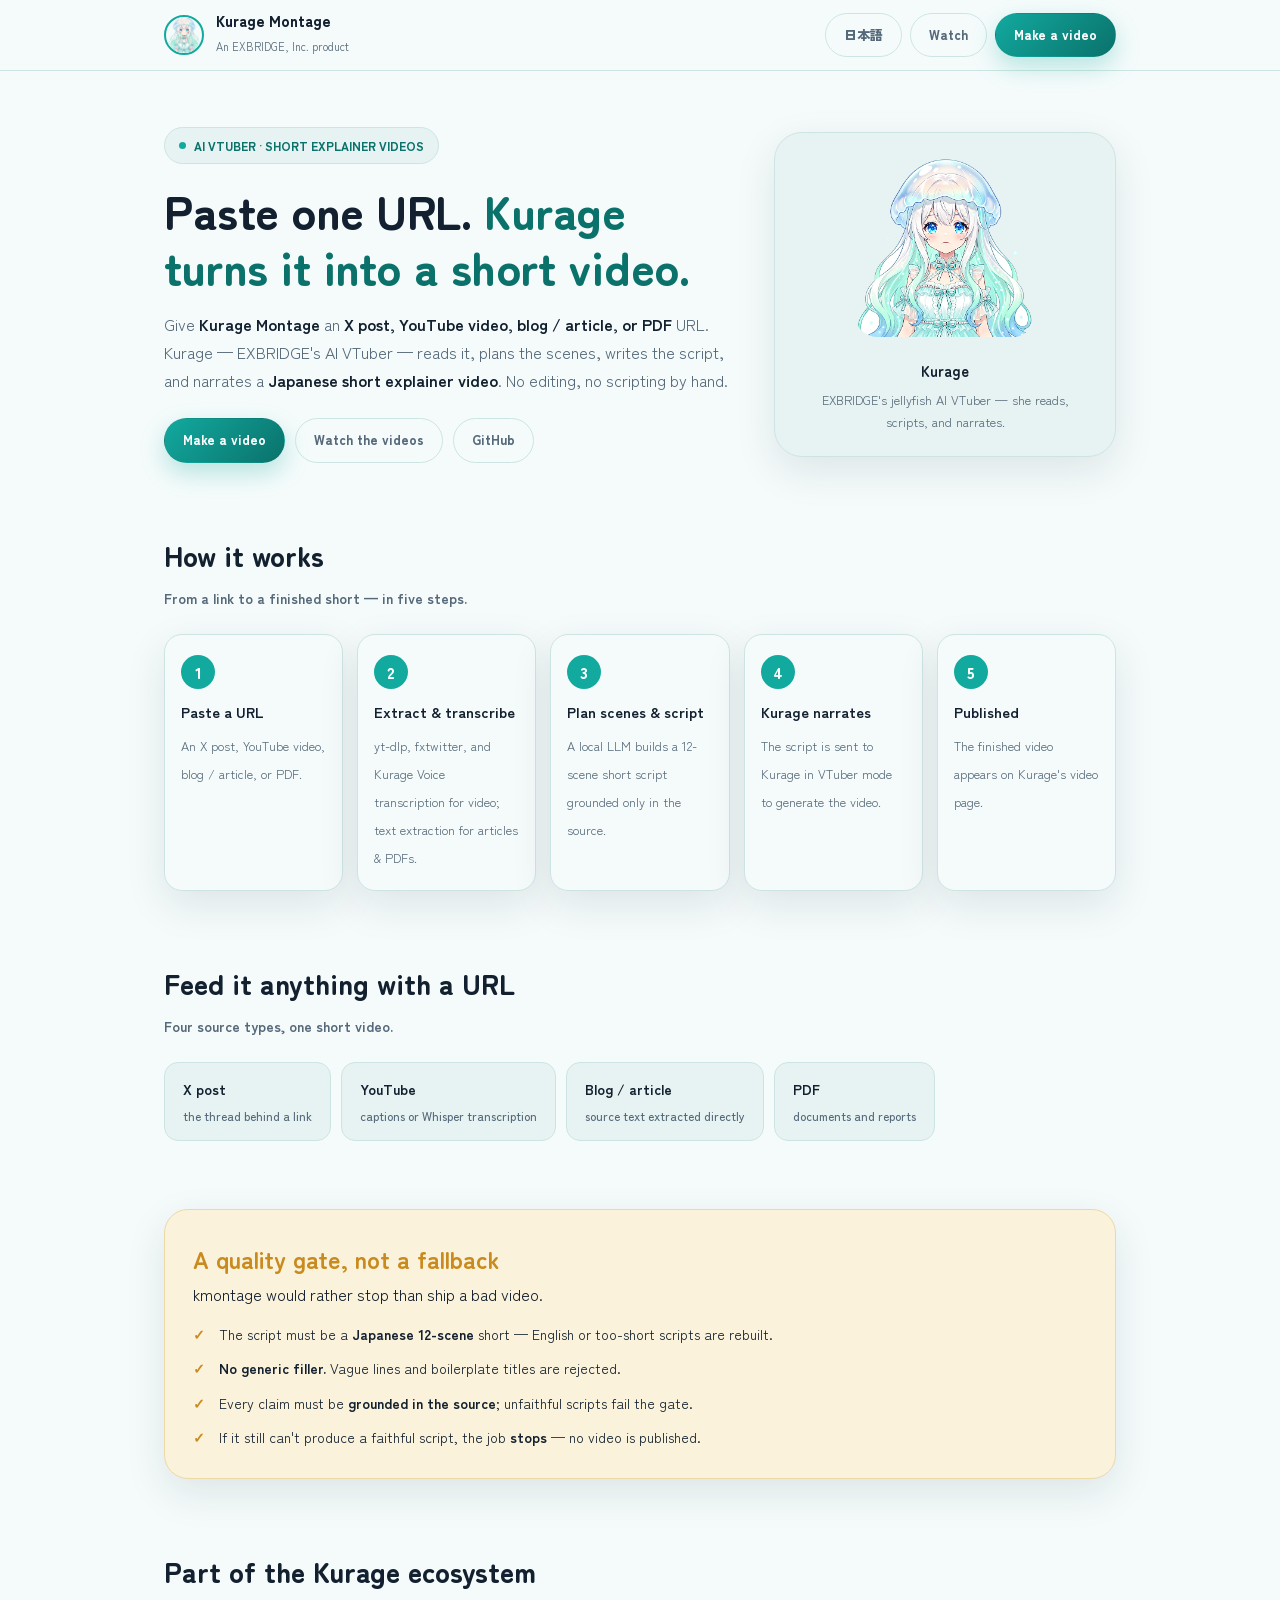
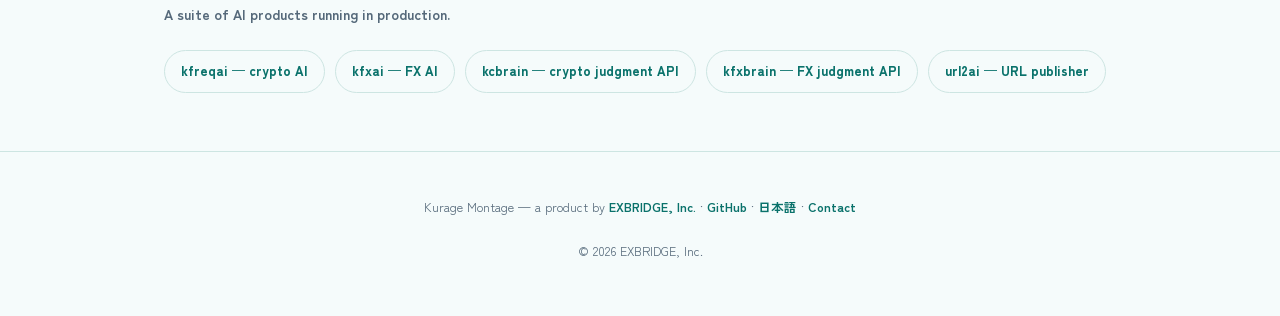
==== landing/index.html @ 6a7f9538 "landing: kmontage 静的LP(英語index.html/日本語kmontage.html)を新規追加 kurageシリーズLPに倣い、GA(G-BP0650KDFR)+simpletr" ====
<!doctype html>
<html lang="en">
<head>
<meta charset="utf-8">
<meta name="viewport" content="width=device-width, initial-scale=1">
<title>Kurage Montage — Turn any URL into a short explainer video, narrated by Kurage</title>
<meta name="description" content="Kurage Montage (kmontage) turns an X post, YouTube video, blog/article, or PDF URL into a Japanese short explainer video narrated by Kurage, an AI VTuber. It extracts and transcribes the source, plans a 12-scene script with a local LLM, and only publishes when the script passes a faithfulness and Japanese-quality gate.">
<meta name="keywords" content="Kurage,kmontage,AI VTuber,explainer video,short video,YouTube,PDF,Ollama,OpenMontage,exbridge,動画生成">
<meta name="robots" content="index,follow">
<meta name="author" content="EXBRIDGE, Inc.">
<link rel="canonical" href="https://kmontage.exbridge.jp/">
<link rel="alternate" hreflang="ja" href="https://kmontage.exbridge.jp/kmontage.html">
<link rel="alternate" hreflang="en" href="https://kmontage.exbridge.jp/">
<link rel="icon" href="assets/kurage_avatar.png" type="image/png">
<link rel="apple-touch-icon" href="assets/kurage_avatar.png">
<meta property="og:type" content="website">
<meta property="og:site_name" content="Kurage Montage">
<meta property="og:title" content="Kurage Montage — one URL in, a Kurage-narrated short video out">
<meta property="og:description" content="Paste an X post, YouTube video, blog/article, or PDF. Kurage reads it and turns it into a Japanese short explainer video — with a script that must pass a faithfulness gate.">
<meta property="og:url" content="https://kmontage.exbridge.jp/">
<meta property="og:image" content="https://kmontage.exbridge.jp/assets/kurage_avatar.png">
<meta property="og:image:width" content="1024">
<meta property="og:image:height" content="1024">
<meta property="og:locale" content="en_US">
<meta name="twitter:card" content="summary_large_image">
<meta name="twitter:title" content="Kurage Montage">
<meta name="twitter:description" content="One URL in, a Kurage-narrated Japanese short video out.">
<meta name="twitter:image" content="https://kmontage.exbridge.jp/assets/kurage_avatar.png">
<script type="application/ld+json">
{
  "@context": "https://schema.org",
  "@type": "WebApplication",
  "name": "Kurage Montage",
  "url": "https://kmontage.exbridge.jp/",
  "applicationCategory": "MultimediaApplication",
  "operatingSystem": "Web",
  "description": "Turns an X, YouTube, blog/article, or PDF URL into a Japanese short explainer video narrated by Kurage, an AI VTuber.",
  "provider": { "@type": "Organization", "name": "EXBRIDGE, Inc.", "url": "https://exbridge.jp/" }
}
</script>
<link rel="preconnect" href="https://fonts.googleapis.com">
<link rel="preconnect" href="https://fonts.gstatic.com" crossorigin>
<link href="https://fonts.googleapis.com/css2?family=Zen+Maru+Gothic:wght@700;900&family=Zen+Kaku+Gothic+New:wght@400;500;700&display=swap" rel="stylesheet">
<style>
:root {
  --abyss:#12202f; --abyss-soft:#55697a; --foam:#f5fbfb; --panel:#e7f3f2; --panel-line:#cde5e2;
  --teal:#12a99f; --teal-deep:#0a726b; --violet:#6f5fd8; --gold:#c98a1e; --gold-bg:#fbf2db; --gold-line:#ecd9a8;
  --shadow:0 14px 40px rgba(10,40,45,.10);
}
@media (prefers-color-scheme:dark){:root{
  --abyss:#eaf3f3; --abyss-soft:#9fb3ba; --foam:#0c1720; --panel:#12242a; --panel-line:#1f3a3f;
  --teal:#2bd4c6; --teal-deep:#1c9e93; --violet:#9186ea; --gold:#f2c766; --gold-bg:#241b08; --gold-line:#4c3c17;
  --shadow:0 14px 40px rgba(0,0,0,.38);
}}
:root[data-theme="dark"]{--abyss:#eaf3f3;--abyss-soft:#9fb3ba;--foam:#0c1720;--panel:#12242a;--panel-line:#1f3a3f;--teal:#2bd4c6;--teal-deep:#1c9e93;--violet:#9186ea;--gold:#f2c766;--gold-bg:#241b08;--gold-line:#4c3c17;--shadow:0 14px 40px rgba(0,0,0,.38);}
:root[data-theme="light"]{--abyss:#12202f;--abyss-soft:#55697a;--foam:#f5fbfb;--panel:#e7f3f2;--panel-line:#cde5e2;--teal:#12a99f;--teal-deep:#0a726b;--violet:#6f5fd8;--gold:#c98a1e;--gold-bg:#fbf2db;--gold-line:#ecd9a8;--shadow:0 14px 40px rgba(10,40,45,.10);}
* { box-sizing:border-box; margin:0; padding:0; }
html { scroll-behavior:smooth; }
body { color:var(--abyss); font-family:"Zen Kaku Gothic New",-apple-system,"Segoe UI","Hiragino Sans",sans-serif; background:var(--foam); min-height:100vh; line-height:1.75; overflow-x:hidden; }
a { color:var(--teal-deep); text-decoration:none; }
a:hover { color:var(--teal); }
img { max-width:100%; }
h1,h2,h3 { font-family:"Zen Maru Gothic","Zen Kaku Gothic New",sans-serif; text-wrap:balance; }
.wrap { max-width:1000px; margin:0 auto; padding:0 24px; }
header.site { position:sticky; top:0; z-index:40; background:color-mix(in srgb,var(--foam) 88%,transparent); backdrop-filter:blur(16px); border-bottom:1px solid var(--panel-line); }
header.site .wrap { display:flex; align-items:center; gap:14px; padding:12px 24px; }
.hbrand { display:flex; gap:12px; align-items:center; }
.hbrand .ico { width:40px; height:40px; border-radius:50%; overflow:hidden; border:2px solid var(--teal); flex:none; }
.hbrand .ico img { width:100%; height:100%; object-fit:cover; object-position:50% 15%; }
.hbrand strong { font-size:15px; font-weight:900; display:block; line-height:1.2; }
.hbrand span { font-size:11px; color:var(--abyss-soft); }
.hnav { display:flex; gap:8px; align-items:center; margin-left:auto; }
.btn { border-radius:999px; padding:10px 18px; font-weight:900; font-size:13px; display:inline-flex; align-items:center; gap:7px; border:1.5px solid transparent; cursor:pointer; }
.btn-primary { background:linear-gradient(135deg,var(--teal),var(--teal-deep)); color:#fff; box-shadow:0 10px 24px rgba(18,169,159,.28); }
.btn-ghost { background:transparent; border-color:var(--panel-line); color:var(--abyss-soft); }
.btn-ghost:hover { border-color:var(--teal); color:var(--teal-deep); }
.hero { display:grid; grid-template-columns:1.25fr .75fr; gap:40px; align-items:center; padding:56px 0 34px; }
.eyebrow { display:inline-flex; align-items:center; gap:8px; background:var(--panel); border:1.5px solid var(--panel-line); border-radius:999px; padding:7px 14px; font-size:12px; font-weight:900; color:var(--teal-deep); margin-bottom:18px; }
.dot { width:7px; height:7px; border-radius:50%; background:var(--teal); }
h1 { font-size:clamp(28px,4.6vw,46px); font-weight:900; line-height:1.22; letter-spacing:-.01em; margin-bottom:16px; }
h1 em { font-style:normal; color:var(--teal-deep); }
.lead { font-size:16px; color:var(--abyss-soft); max-width:600px; margin-bottom:24px; }
.lead b { color:var(--abyss); }
.cta-row { display:flex; gap:10px; flex-wrap:wrap; }
.hero-card { background:var(--panel); border:1.5px solid var(--panel-line); border-radius:28px; padding:24px; text-align:center; box-shadow:var(--shadow); }
.hero-card img { width:180px; height:180px; object-fit:cover; object-position:50% 12%; border-radius:22px; }
.hero-card h2 { font-size:15px; margin:14px 0 4px; }
.hero-card p { font-size:12.5px; color:var(--abyss-soft); }
section { padding:34px 0; }
section > h2 { font-size:clamp(21px,3vw,28px); font-weight:900; margin-bottom:6px; }
section > .sub { color:var(--abyss-soft); font-size:14px; font-weight:700; margin-bottom:24px; }
.flow { display:grid; grid-template-columns:repeat(auto-fit,minmax(160px,1fr)); gap:14px; }
.flow .step { background:var(--foam); border:1.5px solid var(--panel-line); border-radius:18px; padding:20px 16px; box-shadow:var(--shadow); }
.flow .n { display:inline-flex; align-items:center; justify-content:center; width:34px; height:34px; border-radius:50%; background:var(--teal); color:#fff; font-family:"Zen Maru Gothic",sans-serif; font-weight:900; margin-bottom:10px; }
.flow .step b { display:block; font-size:14.5px; margin-bottom:5px; }
.flow .step small { font-size:12.5px; color:var(--abyss-soft); line-height:1.6; }
.chips { display:flex; flex-wrap:wrap; gap:10px; }
.chip { background:var(--panel); border:1.5px solid var(--panel-line); border-radius:14px; padding:14px 18px; font-weight:700; font-size:14px; }
.chip span { display:block; font-size:12px; color:var(--abyss-soft); font-weight:500; margin-top:3px; }
.gate { background:var(--gold-bg); border:1.5px solid var(--gold-line); border-radius:24px; padding:28px; box-shadow:var(--shadow); }
.gate h2 { color:var(--gold); }
.gate ul { list-style:none; margin-top:14px; display:grid; gap:10px; }
.gate li { font-size:14px; padding-left:26px; position:relative; }
.gate li::before { content:"✓"; position:absolute; left:0; color:var(--gold); font-weight:900; }
.eco { display:flex; flex-wrap:wrap; gap:10px; margin-top:8px; }
.eco a { background:var(--foam); border:1.5px solid var(--panel-line); border-radius:999px; padding:9px 16px; font-size:13px; font-weight:800; color:var(--teal-deep); }
.eco a:hover { border-color:var(--teal); }
footer.site { text-align:center; color:var(--abyss-soft); font-size:12.5px; padding:44px 20px 54px; border-top:1px solid var(--panel-line); margin-top:24px; }
footer.site a { font-weight:700; }
@media (max-width:760px){ .hero{ grid-template-columns:1fr; } .hero-card{ order:-1; } }
</style>
<!-- Google tag (gtag.js) -->
<script async src="https://www.googletagmanager.com/gtag/js?id=G-BP0650KDFR"></script>
<script>
  window.dataLayer = window.dataLayer || [];
  function gtag(){dataLayer.push(arguments);}
  gtag('js', new Date());
  gtag('config', 'G-BP0650KDFR');
</script>
<script>
(function () {
    var s = document.createElement('script');
    s.src = 'https://aiknowledgecms.exbridge.jp/simpletrack.php'
        + '?url=' + encodeURIComponent(location.href)
        + '&ref=' + encodeURIComponent(document.referrer);
    document.head.appendChild(s);
})();
</script>
</head>
<body>

<header class="site"><div class="wrap">
  <div class="hbrand">
    <div class="ico"><img src="assets/kurage_avatar.webp" alt="Kurage"></div>
    <div><strong>Kurage Montage</strong><span>An EXBRIDGE, Inc. product</span></div>
  </div>
  <nav class="hnav">
    <a class="btn btn-ghost" href="kmontage.html">日本語</a>
    <a class="btn btn-ghost" href="https://kurage.exbridge.jp/kuragev.php" target="_blank" rel="noopener">Watch</a>
    <a class="btn btn-primary" href="https://kurage.exbridge.jp/kmontage.php">Make a video</a>
  </nav>
</div></header>

<main class="wrap">
  <section class="hero">
    <div>
      <span class="eyebrow"><span class="dot"></span>AI VTUBER · SHORT EXPLAINER VIDEOS</span>
      <h1>Paste one URL. <em>Kurage turns it into a short video.</em></h1>
      <p class="lead">
        Give <b>Kurage Montage</b> an <b>X post, YouTube video, blog / article, or PDF</b> URL.
        Kurage — EXBRIDGE's AI VTuber — reads it, plans the scenes, writes the script, and narrates
        a <b>Japanese short explainer video</b>. No editing, no scripting by hand.
      </p>
      <div class="cta-row">
        <a class="btn btn-primary" href="https://kurage.exbridge.jp/kmontage.php">Make a video</a>
        <a class="btn btn-ghost" href="https://kurage.exbridge.jp/kuragev.php" target="_blank" rel="noopener">Watch the videos</a>
        <a class="btn btn-ghost" href="https://github.com/katsushi2441/kmontage" target="_blank" rel="noopener">GitHub</a>
      </div>
    </div>
    <div class="hero-card">
      <img src="assets/kurage_avatar.png" alt="Kurage — jellyfish AI VTuber">
      <h2>Kurage</h2>
      <p>EXBRIDGE's jellyfish AI VTuber — she reads, scripts, and narrates.</p>
    </div>
  </section>

  <section>
    <h2>How it works</h2>
    <p class="sub">From a link to a finished short — in five steps.</p>
    <div class="flow">
      <div class="step"><span class="n">1</span><b>Paste a URL</b><small>An X post, YouTube video, blog / article, or PDF.</small></div>
      <div class="step"><span class="n">2</span><b>Extract &amp; transcribe</b><small>yt-dlp, fxtwitter, and Kurage Voice transcription for video; text extraction for articles &amp; PDFs.</small></div>
      <div class="step"><span class="n">3</span><b>Plan scenes &amp; script</b><small>A local LLM builds a 12-scene short script grounded only in the source.</small></div>
      <div class="step"><span class="n">4</span><b>Kurage narrates</b><small>The script is sent to Kurage in VTuber mode to generate the video.</small></div>
      <div class="step"><span class="n">5</span><b>Published</b><small>The finished video appears on Kurage's video page.</small></div>
    </div>
  </section>

  <section>
    <h2>Feed it anything with a URL</h2>
    <p class="sub">Four source types, one short video.</p>
    <div class="chips">
      <div class="chip">X post<span>the thread behind a link</span></div>
      <div class="chip">YouTube<span>captions or Whisper transcription</span></div>
      <div class="chip">Blog / article<span>source text extracted directly</span></div>
      <div class="chip">PDF<span>documents and reports</span></div>
    </div>
  </section>

  <section>
    <div class="gate">
      <h2>A quality gate, not a fallback</h2>
      <p class="sub" style="margin-bottom:0">kmontage would rather stop than ship a bad video.</p>
      <ul>
        <li>The script must be a <b>Japanese 12-scene</b> short — English or too-short scripts are rebuilt.</li>
        <li><b>No generic filler.</b> Vague lines and boilerplate titles are rejected.</li>
        <li>Every claim must be <b>grounded in the source</b>; unfaithful scripts fail the gate.</li>
        <li>If it still can't produce a faithful script, the job <b>stops</b> — no video is published.</li>
      </ul>
    </div>
  </section>

  <section>
    <h2>Part of the Kurage ecosystem</h2>
    <p class="sub">A suite of AI products running in production.</p>
    <div class="eco">
      <a href="https://kfreqai.exbridge.jp/" target="_blank" rel="noopener">kfreqai — crypto AI</a>
      <a href="https://kfxai.exbridge.jp/" target="_blank" rel="noopener">kfxai — FX AI</a>
      <a href="https://kcbrain.exbridge.jp/" target="_blank" rel="noopener">kcbrain — crypto judgment API</a>
      <a href="https://kfxbrain.exbridge.jp/" target="_blank" rel="noopener">kfxbrain — FX judgment API</a>
      <a href="https://url2ai.exbridge.jp/" target="_blank" rel="noopener">url2ai — URL publisher</a>
    </div>
  </section>
</main>

<footer class="site"><div class="wrap">
  Kurage Montage — a product by <a href="https://exbridge.jp/">EXBRIDGE, Inc.</a> ·
  <a href="https://github.com/katsushi2441/kmontage" target="_blank" rel="noopener">GitHub</a> ·
  <a href="kmontage.html">日本語</a> ·
  <a href="https://exbridge.jp/contact.php">Contact</a>
  <br><br>&copy; <span id="y"></span> EXBRIDGE, Inc.
</div></footer>
<script>document.getElementById('y').textContent=new Date().getFullYear();</script>

</body>
</html>
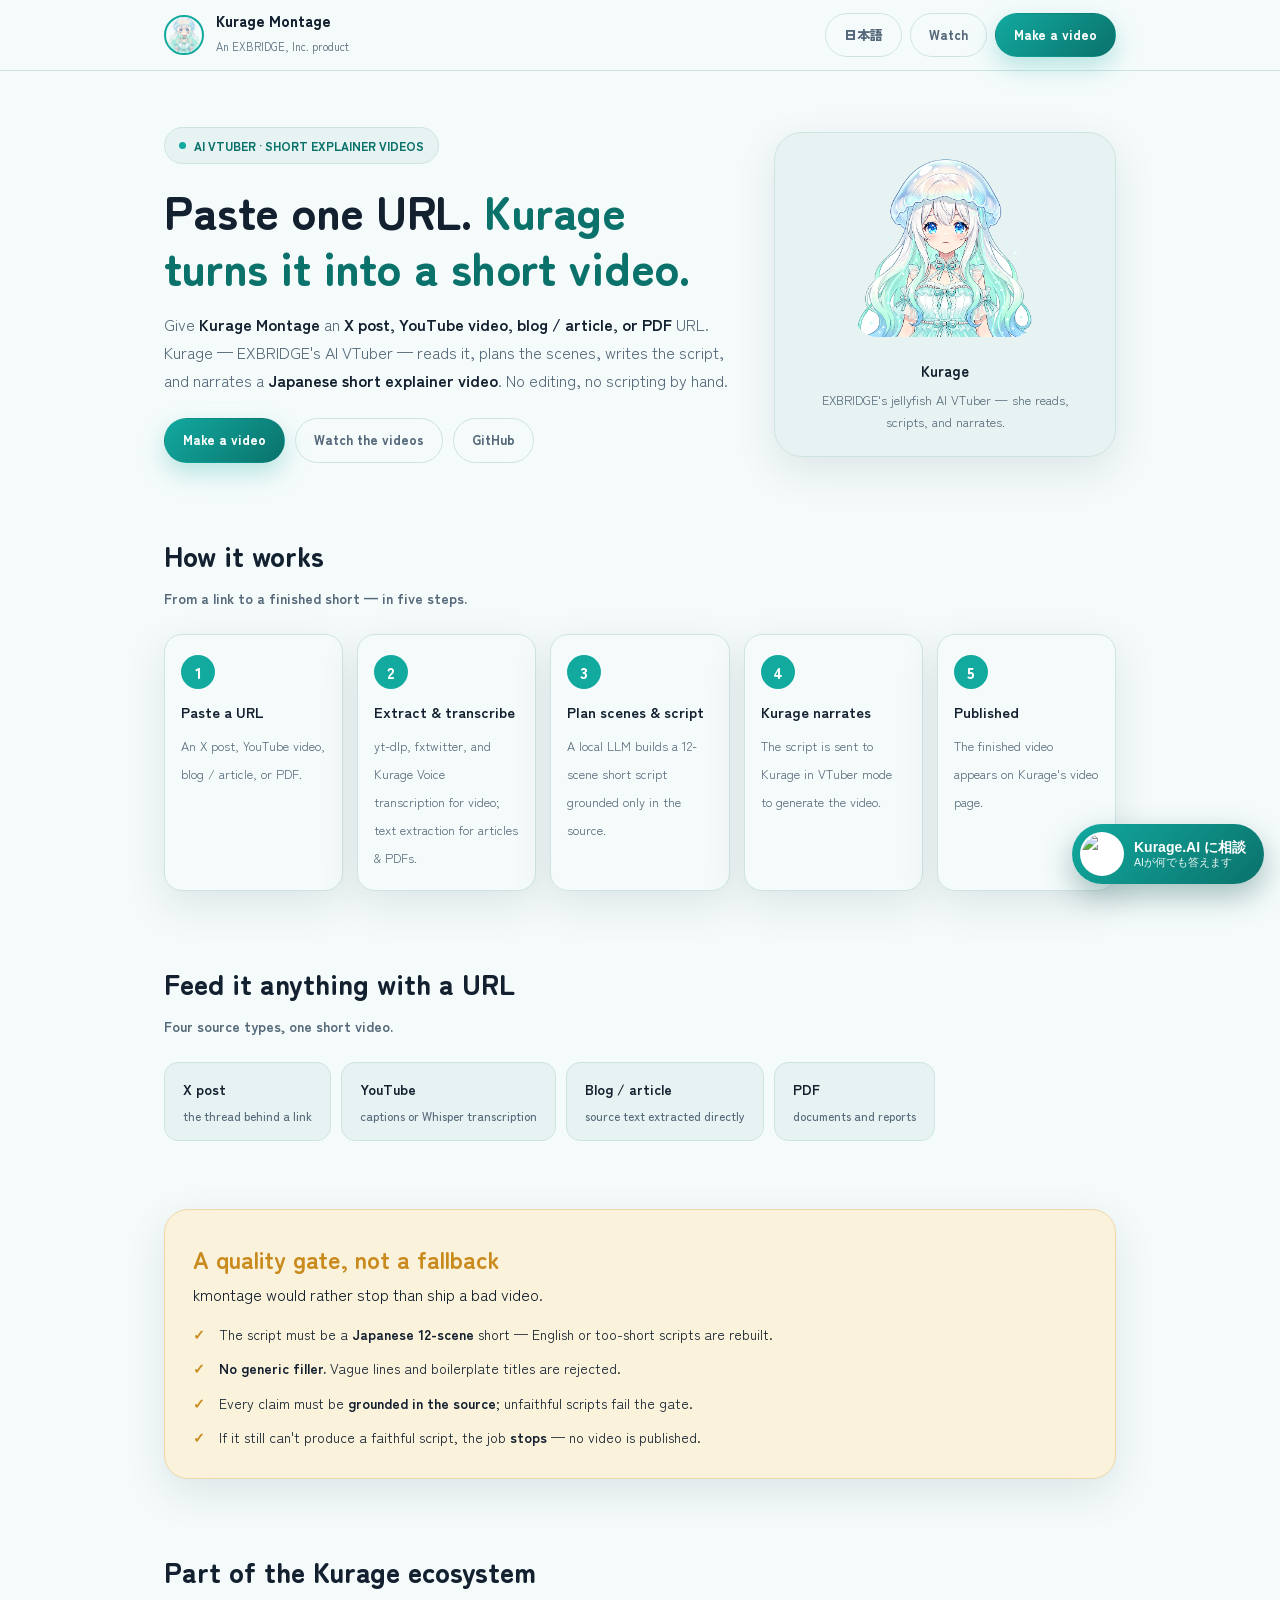
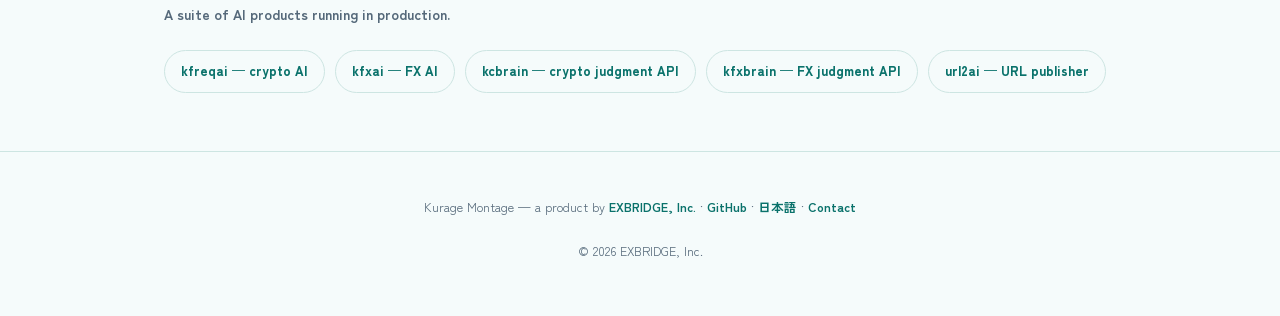
==== commit 42097ada: "Kurage.AI相談ボタン(FAB)をLPに追加 Co-Authored-By: Claude Opus 4.8 <noreply@anthropic.com>" ====
--- a/landing/index.html
+++ b/landing/index.html
@@ -18,14 +18,14 @@
 <meta property="og:title" content="Kurage Montage — one URL in, a Kurage-narrated short video out">
 <meta property="og:description" content="Paste an X post, YouTube video, blog/article, or PDF. Kurage reads it and turns it into a Japanese short explainer video — with a script that must pass a faithfulness gate.">
 <meta property="og:url" content="https://kmontage.exbridge.jp/">
-<meta property="og:image" content="https://kmontage.exbridge.jp/assets/kurage_avatar.png">
-<meta property="og:image:width" content="1024">
-<meta property="og:image:height" content="1024">
+<meta property="og:image" content="https://kmontage.exbridge.jp/assets/ogp.png">
+<meta property="og:image:width" content="1200">
+<meta property="og:image:height" content="630">
 <meta property="og:locale" content="en_US">
 <meta name="twitter:card" content="summary_large_image">
 <meta name="twitter:title" content="Kurage Montage">
 <meta name="twitter:description" content="One URL in, a Kurage-narrated Japanese short video out.">
-<meta name="twitter:image" content="https://kmontage.exbridge.jp/assets/kurage_avatar.png">
+<meta name="twitter:image" content="https://kmontage.exbridge.jp/assets/ogp.png">
 <script type="application/ld+json">
 {
   "@context": "https://schema.org",
@@ -120,7 +120,7 @@
 <script>
 (function () {
     var s = document.createElement('script');
-    s.src = 'https://aiknowledgecms.exbridge.jp/simpletrack.php'
+    s.src = 'https://kurage.exbridge.jp/simpletrack.php'
         + '?url=' + encodeURIComponent(location.href)
         + '&ref=' + encodeURIComponent(document.referrer);
     document.head.appendChild(s);
@@ -222,5 +222,8 @@
 </div></footer>
 <script>document.getElementById('y').textContent=new Date().getFullYear();</script>
 
+<a href="https://kurage.exbridge.jp/chat.php" id="kai-fab" aria-label="Kurage.AIに相談"><img src="https://kurage.exbridge.jp/kurage-face-384.webp" alt="Kurage.AI"><span class="kai-txt"><b>Kurage.AI に相談</b><i>AIが何でも答えます</i></span></a>
+<style>#kai-fab{position:fixed;right:16px;bottom:16px;z-index:99999;display:flex;align-items:center;gap:10px;background:linear-gradient(135deg,#12a99f,#0a726b);color:#fff;text-decoration:none;border-radius:999px;padding:8px 18px 8px 8px;box-shadow:0 12px 30px rgba(10,80,75,.35);font-family:"Hiragino Sans","Noto Sans JP",sans-serif;animation:kaiPulse 2.6s ease-in-out infinite}#kai-fab img{width:44px;height:44px;border-radius:50%;object-fit:cover;object-position:50% 12%;border:2px solid rgba(255,255,255,.85);background:#fff;flex:none}#kai-fab .kai-txt{display:flex;flex-direction:column;line-height:1.2}#kai-fab .kai-txt b{font-size:14px;font-weight:900}#kai-fab .kai-txt i{font-size:10.5px;font-style:normal;opacity:.92}#kai-fab:hover{transform:translateY(-2px)}@keyframes kaiPulse{0%,100%{box-shadow:0 12px 30px rgba(10,80,75,.35)}50%{box-shadow:0 14px 44px rgba(18,169,159,.6)}}@media(max-width:520px){#kai-fab .kai-txt i{display:none}#kai-fab{padding:7px 15px 7px 7px}#kai-fab img{width:40px;height:40px}}</style>
+
 </body>
 </html>
